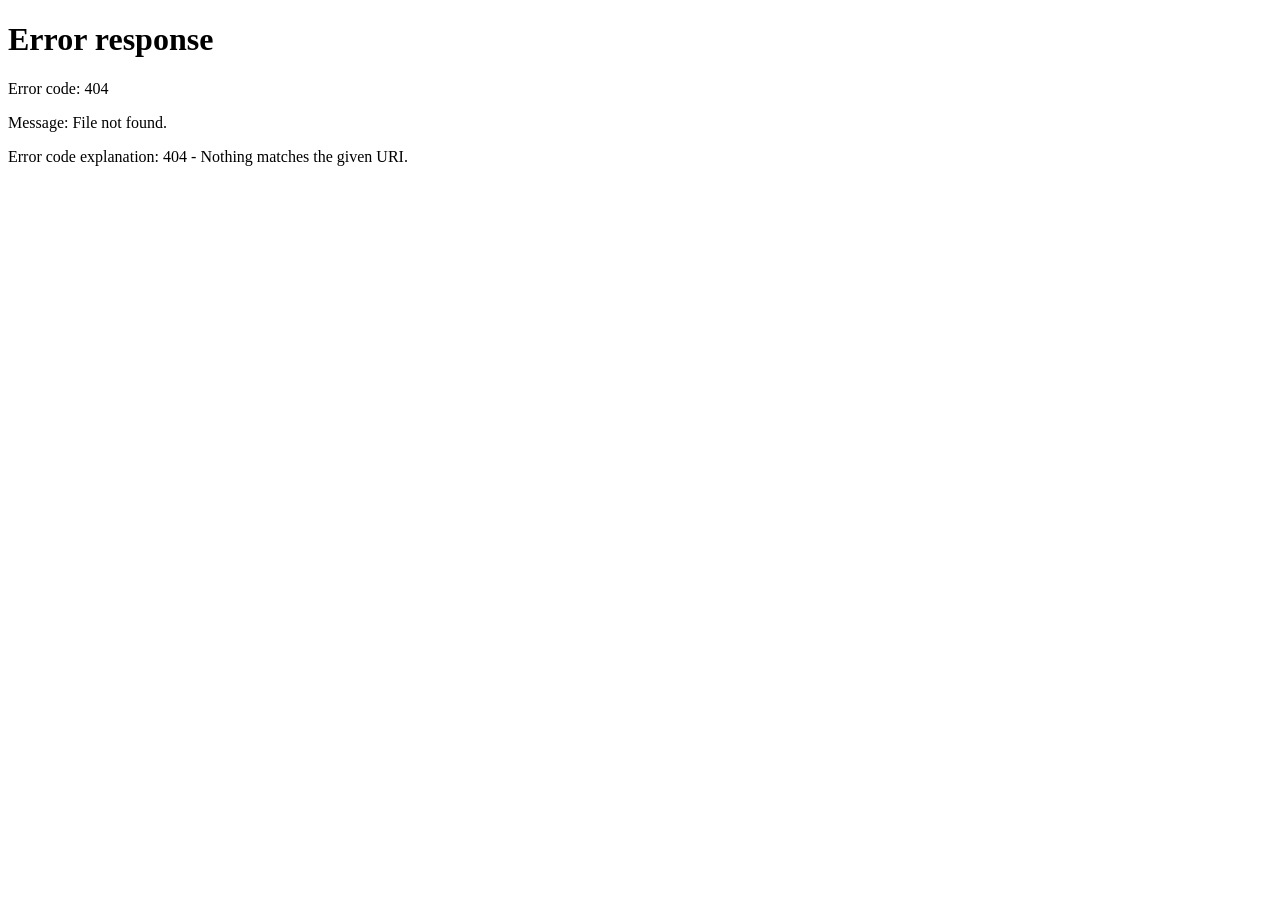
==== index.html @ 5239cd85 "index.html na raiz" ====
<!DOCTYPE html>
<html lang="pt-BR">
<head>
  <meta charset="UTF-8">
  <meta http-equiv="refresh" content="0; url=views/login.html">
  <title>Evora-Dev</title>
</head>
<body>
  <p>Redirecionando...</p>
</body>
</html>
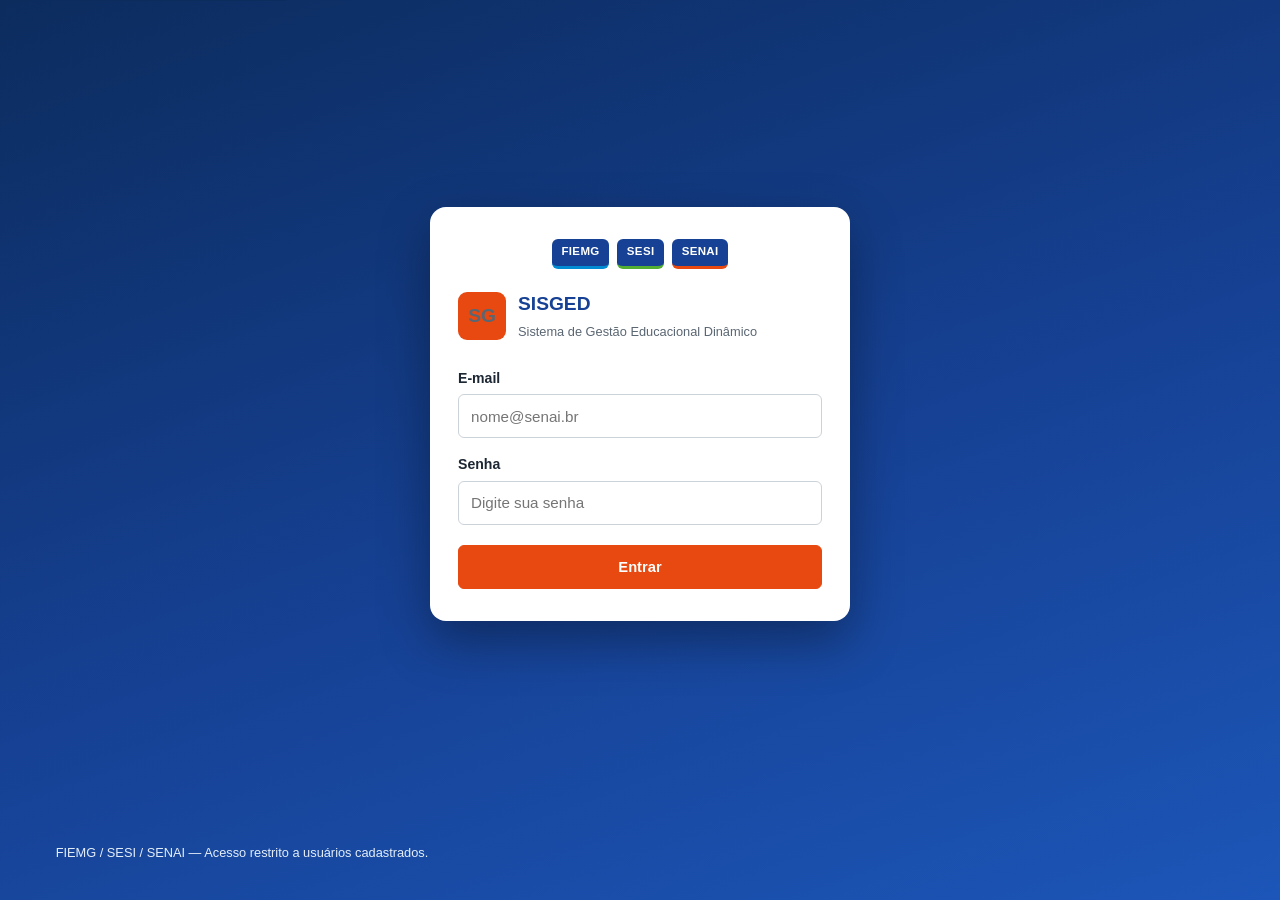
==== commit 226f3f80: "atualiza index.html" ====
--- a/index.html
+++ b/index.html
@@ -2,7 +2,7 @@
 <html lang="pt-BR">
 <head>
   <meta charset="UTF-8">
-  <meta http-equiv="refresh" content="0; url=views/login.html">
+  <meta http-equiv="refresh" content="0; url=public/views/login.html">
   <title>Evora-Dev</title>
 </head>
 <body>
